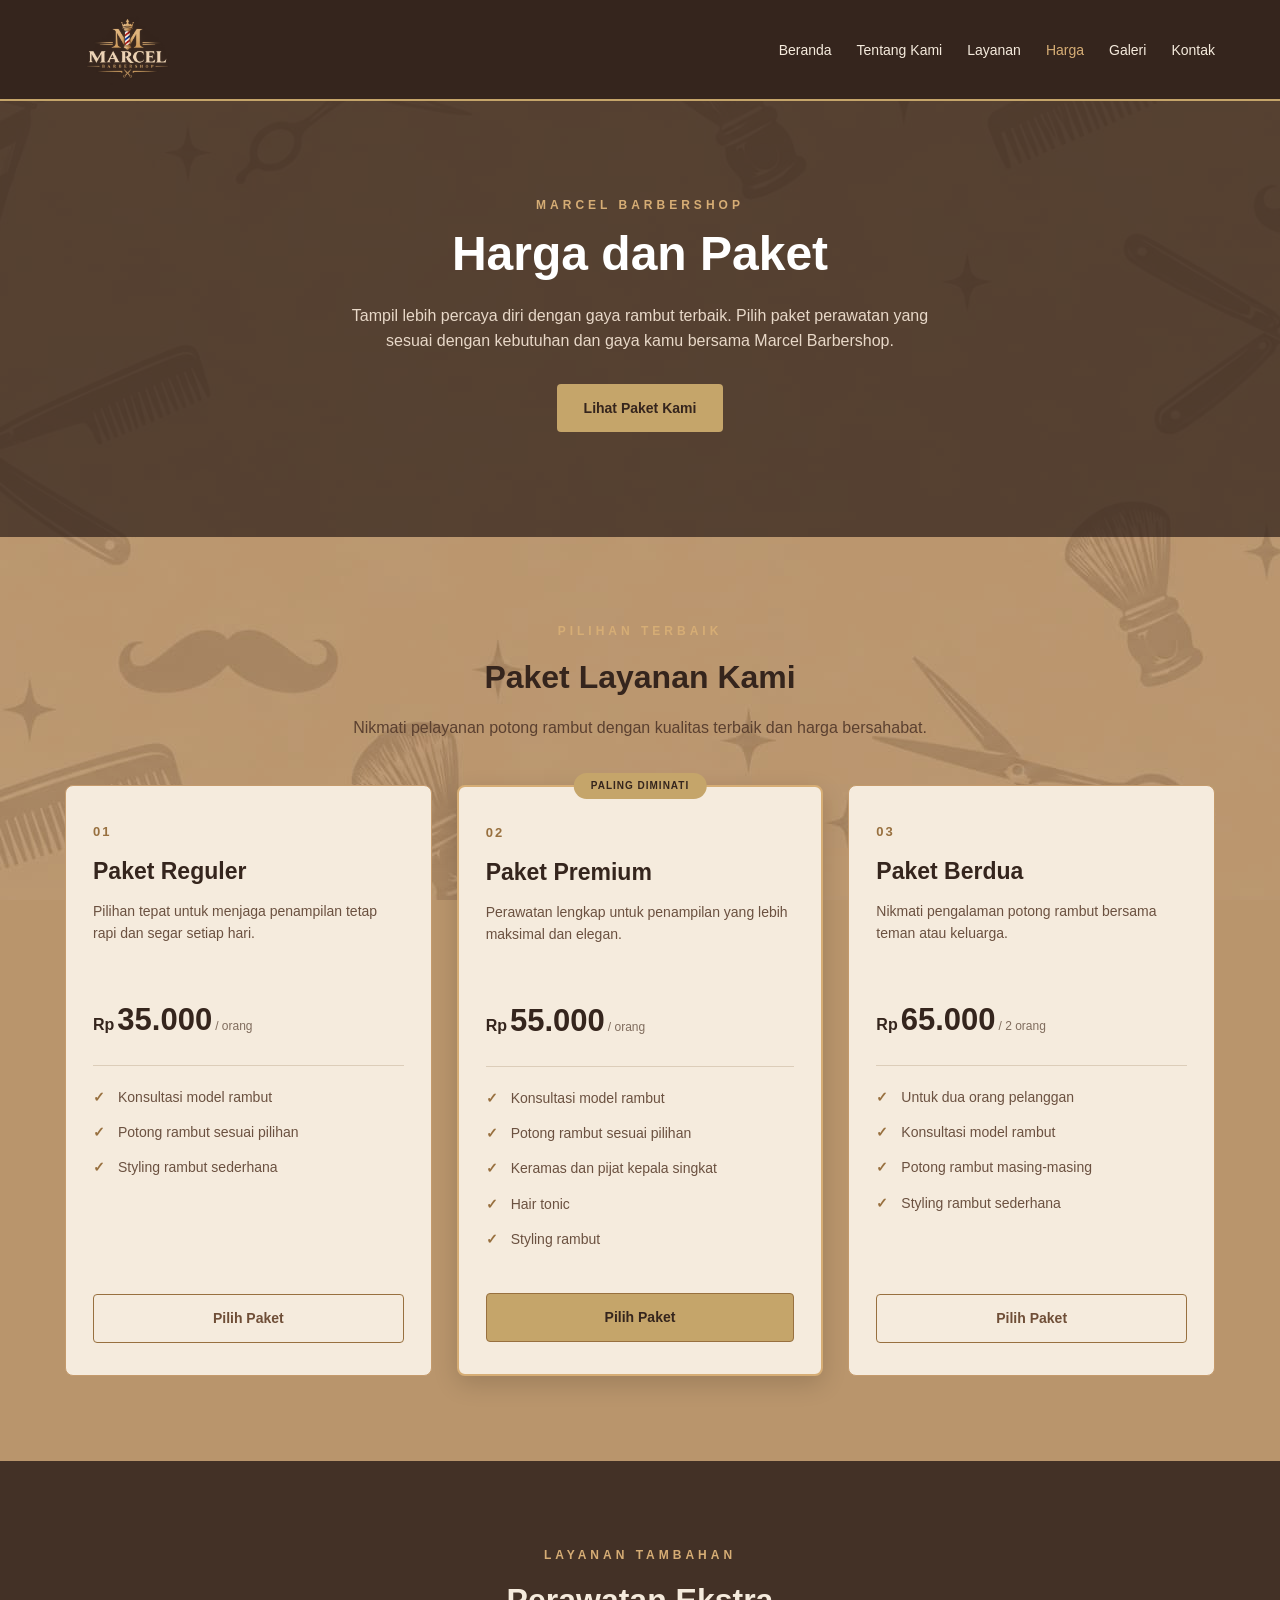
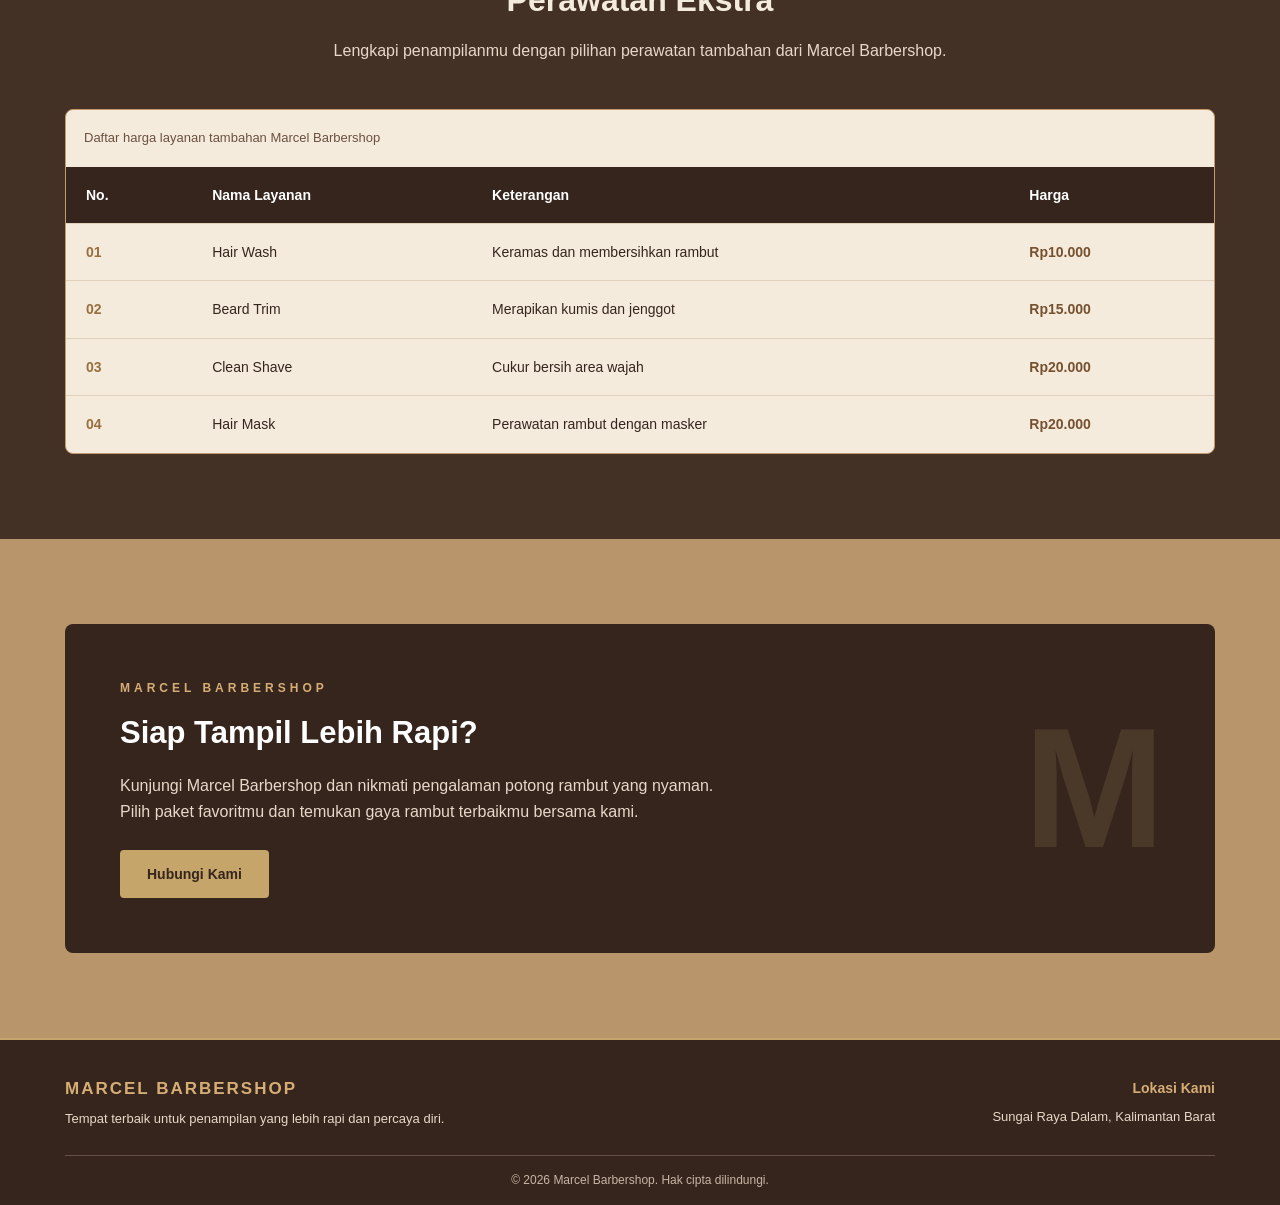
==== pages/pricing.html @ d8ed2985 "feat: implement pricing page" ====
<!DOCTYPE html>
<html lang="id">
<head>
    <meta charset="UTF-8">
    <meta name="viewport" content="width=device-width, initial-scale=1.0">
    <meta name="description" content="Harga dan paket layanan Marcel Barbershop di Sungai Raya Dalam.">

    <title>Harga dan Paket | Marcel Barbershop</title>

    <link rel="stylesheet" href="../styles/global.css">
    <link rel="stylesheet" href="../styles/pricing.css">
</head>

<body class="pricing-page">

   
    <header class="pricing-header">
        <div class="pricing-container pricing-header-inner">

            <a href="../index.html" class="pricing-brand">
                <img
                    src="../assets/images/logo/marcel-logo.png"
                    alt="Logo Marcel Barbershop"
                    class="pricing-brand-logo"
                >
            </a>

           
            <nav class="pricing-nav" aria-label="Navigasi utama">
                <ul>
                    <li><a href="../index.html">Beranda</a></li>
                    <li><a href="about.html">Tentang Kami</a></li>
                    <li><a href="products.html">Layanan</a></li>
                    <li>
                        <a href="pricing.html" class="active" aria-current="page">
                            Harga
                        </a>
                    </li>
                    <li><a href="gallery.html">Galeri</a></li>
                    <li><a href="contact.html">Kontak</a></li>
                </ul>
            </nav>

        </div>
    </header>

    <main>

        
        <section class="pricing-hero">
            <div class="pricing-container">

                <p class="pricing-subtitle">MARCEL BARBERSHOP</p>

                <h1>Harga dan Paket</h1>

                <p class="pricing-hero-description">
                    Tampil lebih percaya diri dengan gaya rambut terbaik.
                    Pilih paket perawatan yang sesuai dengan kebutuhan
                    dan gaya kamu bersama Marcel Barbershop.
                </p>

                <a href="#paket" class="pricing-button">
                    Lihat Paket Kami
                </a>

            </div>
        </section>

        
        <section class="pricing-packages" id="paket">
            <div class="pricing-container">

                <div class="pricing-section-heading">
                    <p class="pricing-subtitle">PILIHAN TERBAIK</p>

                    <h2>Paket Layanan Kami</h2>

                    <p>
                        Nikmati pelayanan potong rambut dengan
                        kualitas terbaik dan harga bersahabat.
                    </p>
                </div>

                <div class="pricing-card-grid">

                    <!-- Regular Package -->
                    <article class="pricing-card">

                        <div class="pricing-card-top">
                            <span class="pricing-number">01</span>

                            <h3>Paket Reguler</h3>

                            <p class="pricing-card-description">
                                Pilihan tepat untuk menjaga penampilan
                                tetap rapi dan segar setiap hari.
                            </p>
                        </div>

                        <div class="pricing-price">
                            <span class="pricing-currency">Rp</span>
                            <span class="pricing-amount">35.000</span>
                            <span class="pricing-unit">/ orang</span>
                        </div>

                        <div class="pricing-card-divider"></div>

                        <ul class="pricing-features">
                            <li>Konsultasi model rambut</li>
                            <li>Potong rambut sesuai pilihan</li>
                            <li>Styling rambut sederhana</li>
                        </ul>

                        <a href="contact.html" class="pricing-card-button">
                            Pilih Paket
                        </a>

                    </article>

                    <!-- Premium Package -->
                    <article class="pricing-card pricing-card-featured">

                        <span class="pricing-popular">
                            PALING DIMINATI
                        </span>

                        <div class="pricing-card-top">
                            <span class="pricing-number">02</span>

                            <h3>Paket Premium</h3>

                            <p class="pricing-card-description">
                                Perawatan lengkap untuk penampilan
                                yang lebih maksimal dan elegan.
                            </p>
                        </div>

                        <div class="pricing-price">
                            <span class="pricing-currency">Rp</span>
                            <span class="pricing-amount">55.000</span>
                            <span class="pricing-unit">/ orang</span>
                        </div>

                        <div class="pricing-card-divider"></div>

                        <ul class="pricing-features">
                            <li>Konsultasi model rambut</li>
                            <li>Potong rambut sesuai pilihan</li>
                            <li>Keramas dan pijat kepala singkat</li>
                            <li>Hair tonic</li>
                            <li>Styling rambut</li>
                        </ul>

                        <a href="contact.html" class="pricing-card-button">
                            Pilih Paket
                        </a>

                    </article>

                    <!-- Couple Package -->
                    <article class="pricing-card">

                        <div class="pricing-card-top">
                            <span class="pricing-number">03</span>

                            <h3>Paket Berdua</h3>

                            <p class="pricing-card-description">
                                Nikmati pengalaman potong rambut
                                bersama teman atau keluarga.
                            </p>
                        </div>

                        <div class="pricing-price">
                            <span class="pricing-currency">Rp</span>
                            <span class="pricing-amount">65.000</span>
                            <span class="pricing-unit">/ 2 orang</span>
                        </div>

                        <div class="pricing-card-divider"></div>

                        <ul class="pricing-features">
                            <li>Untuk dua orang pelanggan</li>
                            <li>Konsultasi model rambut</li>
                            <li>Potong rambut masing-masing</li>
                            <li>Styling rambut sederhana</li>
                        </ul>

                        <a href="contact.html" class="pricing-card-button">
                            Pilih Paket
                        </a>

                    </article>

                </div>
            </div>
        </section>

      
        <section class="pricing-extras">
            <div class="pricing-container">

                <div class="pricing-section-heading">
                    <p class="pricing-subtitle">LAYANAN TAMBAHAN</p>

                    <h2>Perawatan Ekstra</h2>

                    <p>
                        Lengkapi penampilanmu dengan pilihan
                        perawatan tambahan dari Marcel Barbershop.
                    </p>
                </div>

                <div class="pricing-table-wrapper">

                    <table class="pricing-table">

                        <caption>
                            Daftar harga layanan tambahan Marcel Barbershop
                        </caption>

                        <thead>
                            <tr>
                                <th scope="col">No.</th>
                                <th scope="col">Nama Layanan</th>
                                <th scope="col">Keterangan</th>
                                <th scope="col">Harga</th>
                            </tr>
                        </thead>

                        <tbody>
                            <tr>
                                <th scope="row">01</th>
                                <td>Hair Wash</td>
                                <td>Keramas dan membersihkan rambut</td>
                                <td>Rp10.000</td>
                            </tr>

                            <tr>
                                <th scope="row">02</th>
                                <td>Beard Trim</td>
                                <td>Merapikan kumis dan jenggot</td>
                                <td>Rp15.000</td>
                            </tr>

                            <tr>
                                <th scope="row">03</th>
                                <td>Clean Shave</td>
                                <td>Cukur bersih area wajah</td>
                                <td>Rp20.000</td>
                            </tr>

                            <tr>
                                <th scope="row">04</th>
                                <td>Hair Mask</td>
                                <td>Perawatan rambut dengan masker</td>
                                <td>Rp20.000</td>
                            </tr>
                        </tbody>

                    </table>

                </div>
            </div>
        </section>

        
        <section class="pricing-information">
            <div class="pricing-container">

                <div class="pricing-info-box">

                    <div class="pricing-info-content">

                        <p class="pricing-subtitle">
                            MARCEL BARBERSHOP
                        </p>

                        <h2>Siap Tampil Lebih Rapi?</h2>

                        <p>
                            Kunjungi Marcel Barbershop dan nikmati
                            pengalaman potong rambut yang nyaman.
                            Pilih paket favoritmu dan temukan
                            gaya rambut terbaikmu bersama kami.
                        </p>

                        <a href="contact.html" class="pricing-button">
                            Hubungi Kami
                        </a>

                    </div>

                    <div class="pricing-info-decoration">M</div>

                </div>
            </div>
        </section>

    </main>


    <footer class="pricing-footer">
        <div class="pricing-container">

            <div class="pricing-footer-content">

                <div class="pricing-footer-brand">
                    <h2>MARCEL BARBERSHOP</h2>

                    <p>
                        Tempat terbaik untuk penampilan
                        yang lebih rapi dan percaya diri.
                    </p>
                </div>

                <div class="pricing-footer-location">
                    <h3>Lokasi Kami</h3>

                    <p>
                        Sungai Raya Dalam,
                        Kalimantan Barat
                    </p>
                </div>

            </div>

            <div class="pricing-footer-bottom">
                <p>
                    &copy; 2026 Marcel Barbershop.
                    Hak cipta dilindungi.
                </p>
            </div>

        </div>
    </footer>

</body>
</html>
---- styles/pricing.css ----
.pricing-page {
    margin: 0;
    min-height: 100vh;

    background-color: #C9A477;
    background-image: url("../assets/images/hero/marcel-background.jpeg");
    background-size: cover;
    background-position: center;
    background-repeat: no-repeat;
    background-attachment: fixed;

    color: #35251D;
    font-family: Arial, Helvetica, sans-serif;
    line-height: 1.6;
}

.pricing-page * {
    box-sizing: border-box;
}

.pricing-container {
    width: 90%;
    max-width: 1150px;
    margin: 0 auto;
}

.pricing-page a {
    text-decoration: none;
}

.pricing-header {
    background-color: #35251D;
    color: #FFFFFF;
    padding: 12px 0;
    border-bottom: 2px solid #C5A56A;
}

.pricing-header-inner {
    display: flex;
    justify-content: space-between;
    align-items: center;
    gap: 25px;
}

.pricing-brand {
    display: flex;
    align-items: center;
    flex-shrink: 0;
}

.pricing-brand-logo {
    width: 125px;
    height: 75px;
    object-fit: contain;
    display: block;
}

.pricing-nav ul {
    display: flex;
    align-items: center;
    gap: 25px;
    list-style: none;
    margin: 0;
    padding: 0;
}

.pricing-nav a {
    color: #F5EBDD;
    font-size: 14px;
    font-weight: 500;
    transition: color 0.3s ease;
}

.pricing-nav a:hover,
.pricing-nav a.active {
    color: #D6AD75;
}

.pricing-hero {
    position: relative;
    background-color: rgba(53, 37, 29, 0.78);
    color: #FFFFFF;
    text-align: center;
    padding: 95px 20px 105px;
}

.pricing-subtitle {
    color: #D6AD75;
    font-size: 12px;
    font-weight: bold;
    letter-spacing: 4px;
    margin: 0 0 10px;
}

.pricing-hero h1 {
    color: #FFFFFF;
    font-size: 48px;
    line-height: 1.2;
    margin: 10px 0 20px;
}

.pricing-hero-description {
    max-width: 620px;
    margin: 0 auto 30px;
    color: #E8D8C8;
    font-size: 16px;
}

.pricing-button {
    display: inline-block;
    background-color: #C5A56A;
    color: #35251D;
    padding: 13px 27px;
    border-radius: 4px;
    font-size: 14px;
    font-weight: bold;

    transition:
        background-color 0.3s ease,
        transform 0.3s ease;
}

.pricing-button:hover {
    background-color: #E0C28A;
    transform: translateY(-3px);
}

.pricing-section-heading {
    text-align: center;
    max-width: 650px;
    margin: 0 auto 45px;
}

.pricing-section-heading h2 {
    color: #35251D;
    font-size: 32px;
    margin: 5px 0 12px;
}

.pricing-section-heading > p:last-child {
    color: #5B4030;
    margin: 0;
}

.pricing-packages {
    padding: 85px 0;
    background-color: rgba(111, 78, 55, 0.18);
}

.pricing-card-grid {
    display: grid;
    grid-template-columns: repeat(3, 1fr);
    gap: 25px;
    align-items: stretch;
}

.pricing-card {
    position: relative;
    background-color: #F5EBDD;
    color: #35251D;
    border: 1px solid #C49A6C;
    border-radius: 8px;
    padding: 32px 27px;

    display: flex;
    flex-direction: column;

    transition:
        transform 0.3s ease,
        box-shadow 0.3s ease;
}

.pricing-card:hover {
    transform: translateY(-8px);
    box-shadow: 0 15px 35px rgba(0, 0, 0, 0.20);
}

.pricing-card-featured {
    border: 2px solid #D6AD75;
    box-shadow: 0 8px 25px rgba(0, 0, 0, 0.15);
}

.pricing-popular {
    position: absolute;
    top: -14px;
    left: 50%;
    transform: translateX(-50%);

    background-color: #C5A56A;
    color: #35251D;

    padding: 5px 17px;
    border-radius: 20px;

    font-size: 10px;
    font-weight: bold;
    letter-spacing: 1px;
    white-space: nowrap;
}

.pricing-number {
    display: inline-block;
    color: #98703F;
    font-size: 13px;
    font-weight: bold;
    letter-spacing: 2px;
    margin-bottom: 10px;
}

.pricing-card h3 {
    color: #35251D;
    font-size: 23px;
    margin: 0 0 10px;
}

.pricing-card-description {
    color: #6B5140;
    font-size: 14px;
    min-height: 68px;
    margin: 0;
}

.pricing-price {
    display: flex;
    align-items: baseline;
    flex-wrap: wrap;
    gap: 3px;

    margin: 27px 0 20px;
    color: #35251D;
}

.pricing-currency {
    font-size: 16px;
    font-weight: bold;
}

.pricing-amount {
    font-size: 31px;
    font-weight: bold;
}

.pricing-unit {
    color: #806D5E;
    font-size: 12px;
}

.pricing-card-divider {
    height: 1px;
    background-color: #DCCDB9;
    margin-bottom: 20px;
}

.pricing-features {
    list-style: none;
    padding: 0;
    margin: 0 0 30px;
    flex-grow: 1;
}

.pricing-features li {
    position: relative;
    padding-left: 25px;
    margin-bottom: 13px;
    color: #6B5140;
    font-size: 14px;
}

.pricing-features li::before {
    content: "✓";
    position: absolute;
    left: 0;
    color: #98703F;
    font-weight: bold;
}

.pricing-card-button {
    display: block;
    text-align: center;

    padding: 12px;

    border: 1px solid #98703F;
    border-radius: 4px;

    color: #6F4E37;
    font-size: 14px;
    font-weight: bold;

    transition: all 0.3s ease;
}

.pricing-card-button:hover {
    background-color: #C5A56A;
    color: #35251D;
}

.pricing-card-featured .pricing-card-button {
    background-color: #C5A56A;
    color: #35251D;
}

.pricing-card-featured .pricing-card-button:hover {
    background-color: #A9874E;
}

.pricing-extras {
    background-color: rgba(53, 37, 29, 0.90);
    padding: 85px 0;
}

.pricing-extras .pricing-section-heading h2 {
    color: #F5EBDD;
}

.pricing-extras .pricing-section-heading > p:last-child {
    color: #E8D8C8;
}

.pricing-table-wrapper {
    overflow-x: auto;
    background-color: #F5EBDD;
    border-radius: 8px;
    border: 1px solid #C49A6C;
}

.pricing-table {
    width: 100%;
    border-collapse: collapse;
    text-align: left;
}

.pricing-table caption {
    padding: 18px;
    color: #6B5140;
    font-size: 13px;
    text-align: left;
}

.pricing-table thead {
    background-color: #35251D;
    color: #FFFFFF;
}

.pricing-table th,
.pricing-table td {
    padding: 17px 20px;
    border-bottom: 1px solid #E0D1BD;
    font-size: 14px;
}

.pricing-table tbody th {
    color: #98703F;
    font-weight: bold;
}

.pricing-table tbody tr {
    transition: background-color 0.3s ease;
}

.pricing-table tbody tr:hover {
    background-color: #EDE0CE;
}

.pricing-table tbody tr:last-child th,
.pricing-table tbody tr:last-child td {
    border-bottom: none;
}

.pricing-table td:last-child {
    color: #76512F;
    font-weight: bold;
    white-space: nowrap;
}

.pricing-information {
    padding: 85px 0;
    background-color: rgba(111, 78, 55, 0.18);
}

.pricing-info-box {
    position: relative;
    overflow: hidden;

    background-color: #35251D;
    color: #FFFFFF;

    border-radius: 8px;
    padding: 55px;
}

.pricing-info-content {
    position: relative;
    z-index: 2;
    max-width: 620px;
}

.pricing-info-box h2 {
    color: #FFFFFF;
    font-size: 31px;
    margin: 5px 0 15px;
}

.pricing-info-box p:not(.pricing-subtitle) {
    color: #E8D8C8;
    margin-bottom: 25px;
}

.pricing-info-decoration {
    position: absolute;
    right: 50px;
    top: 50%;
    transform: translateY(-50%);

    font-size: 170px;
    font-weight: bold;
    line-height: 1;

    color: rgba(197, 165, 106, 0.15);
    pointer-events: none;
}

.pricing-footer {
    background-color: #35251D;
    color: #FFFFFF;
    padding: 35px 0 15px;
    border-top: 2px solid #C5A56A;
}

.pricing-footer-content {
    display: flex;
    align-items: center;
    justify-content: space-between;
    gap: 25px;
    padding-bottom: 25px;
}

.pricing-footer-content h2 {
    color: #D6AD75;
    font-size: 17px;
    letter-spacing: 2px;
    margin: 0 0 7px;
}

.pricing-footer-content h3 {
    color: #D6AD75;
    font-size: 14px;
    margin: 0 0 7px;
}

.pricing-footer-content p {
    color: #E8D8C8;
    font-size: 13px;
    margin: 0;
}

.pricing-footer-location {
    text-align: right;
}

.pricing-footer-bottom {
    border-top: 1px solid #665044;
    padding-top: 15px;
    text-align: center;
}

.pricing-footer-bottom p {
    color: #C8B5A3;
    font-size: 12px;
    margin: 0;
}

@media (max-width: 900px) {

    .pricing-header-inner {
        flex-direction: column;
    }

    .pricing-nav ul {
        flex-wrap: wrap;
        justify-content: center;
        gap: 15px 22px;
    }

    .pricing-card-grid {
        grid-template-columns: repeat(2, 1fr);
    }

    .pricing-card-featured {
        grid-column: 1 / -1;
    }

}

@media (max-width: 600px) {

    .pricing-hero {
        padding: 70px 15px;
    }

    .pricing-hero h1 {
        font-size: 35px;
    }

    .pricing-section-heading h2 {
        font-size: 26px;
    }

    .pricing-card-grid {
        grid-template-columns: 1fr;
    }

    .pricing-card-featured {
        grid-column: auto;
    }

    .pricing-info-box {
        padding: 35px 25px;
    }

    .pricing-info-decoration {
        right: 10px;
        font-size: 100px;
    }

    .pricing-footer-content {
        flex-direction: column;
        align-items: flex-start;
    }

    .pricing-footer-location {
        text-align: left;
    }

    .pricing-table th,
    .pricing-table td {
        padding: 13px;
    }

    .pricing-brand-logo {
        width: 115px;
        height: 70px;
    }

}
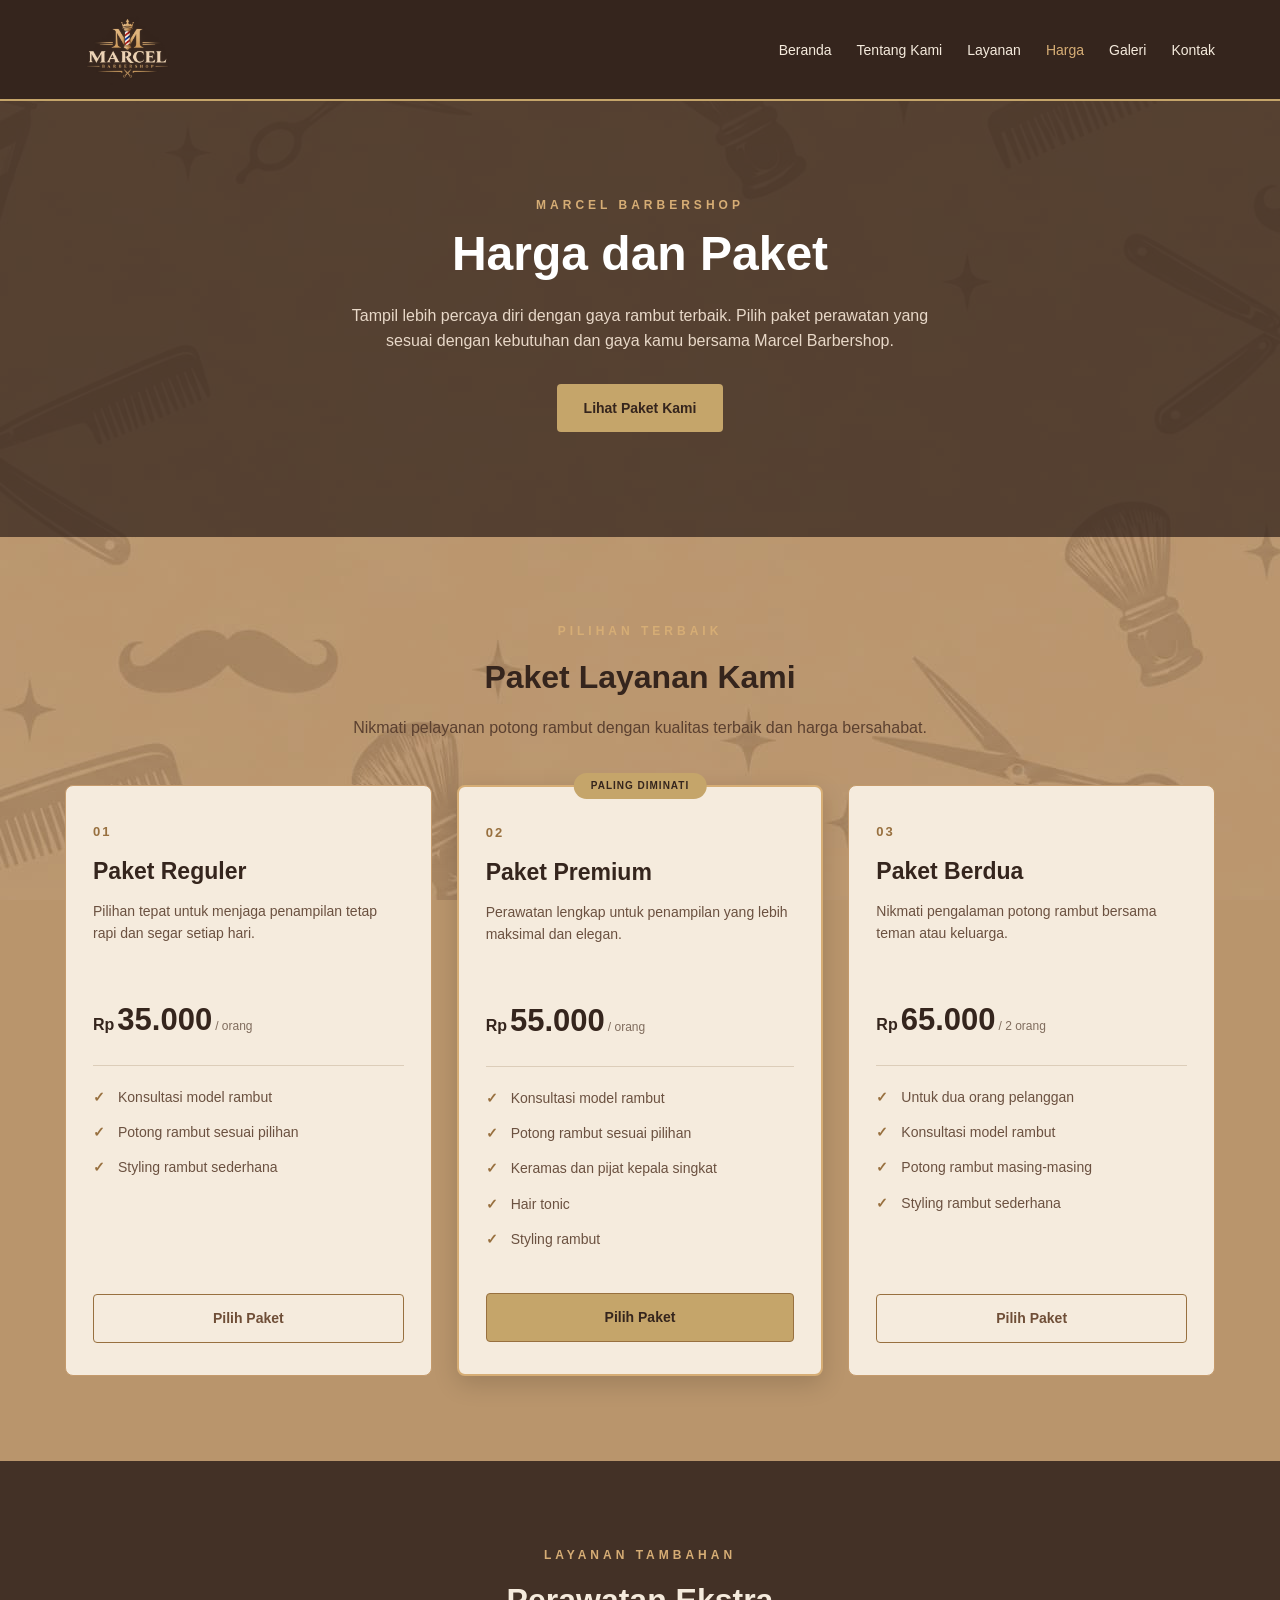
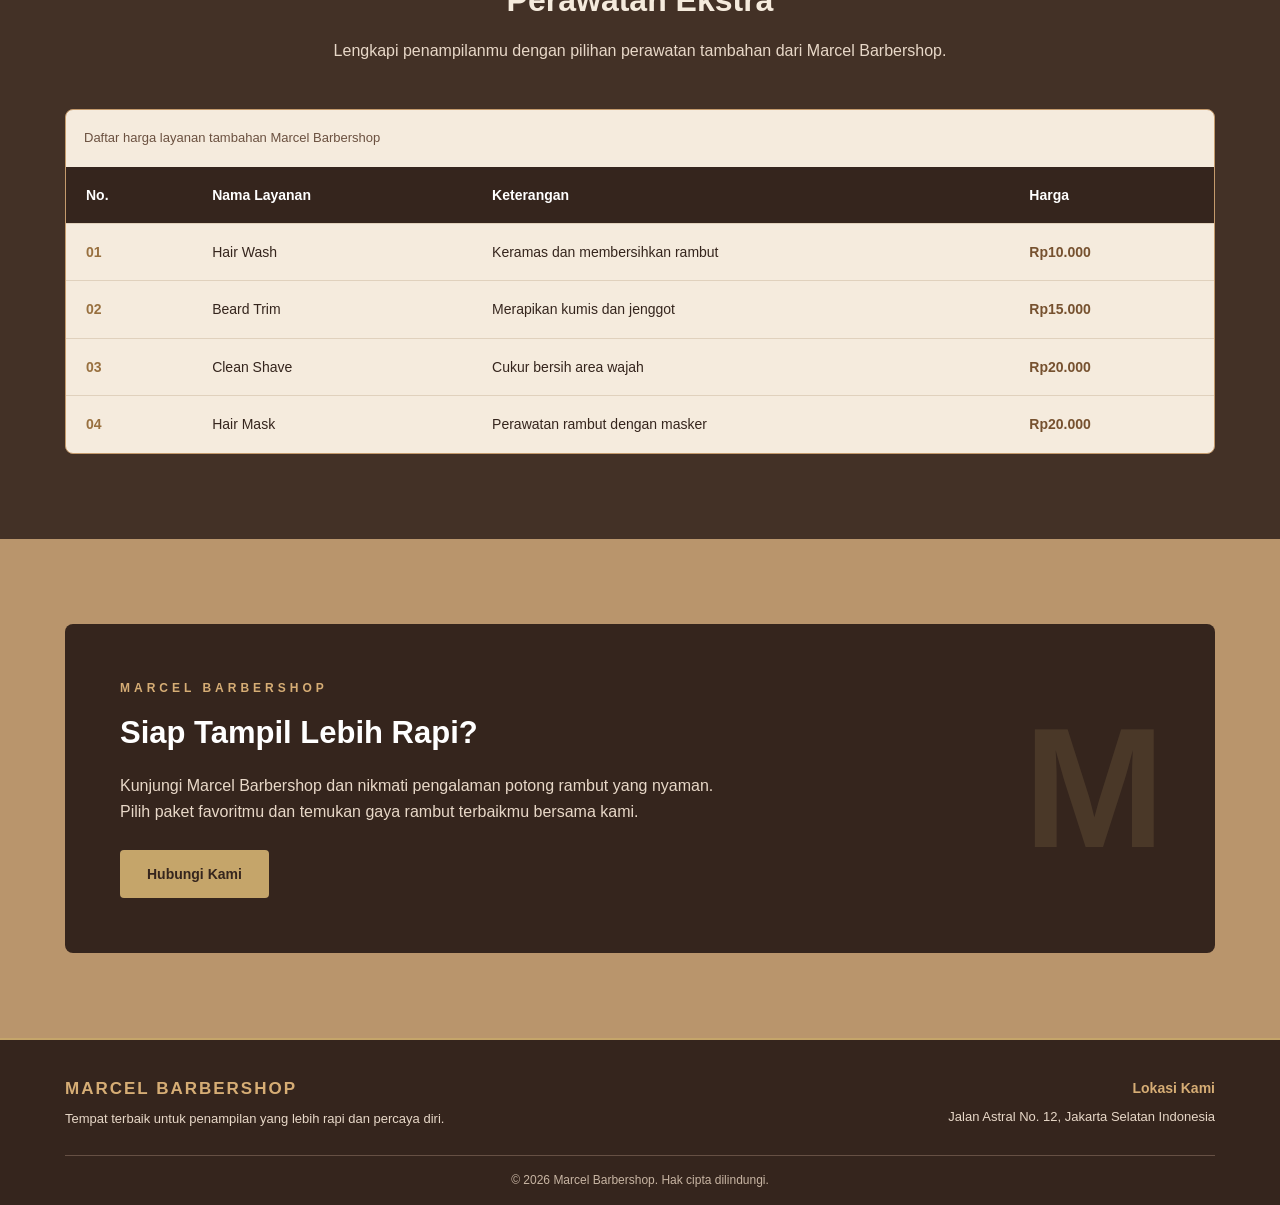
==== commit dafb6ff0: "fix: update pricing page" ====
--- a/pages/pricing.html
+++ b/pages/pricing.html
@@ -320,8 +320,8 @@
                     <h3>Lokasi Kami</h3>
 
                     <p>
-                        Sungai Raya Dalam,
-                        Kalimantan Barat
+                        Jalan Astral No. 12, Jakarta Selatan
+                        Indonesia
                     </p>
                 </div>
 
